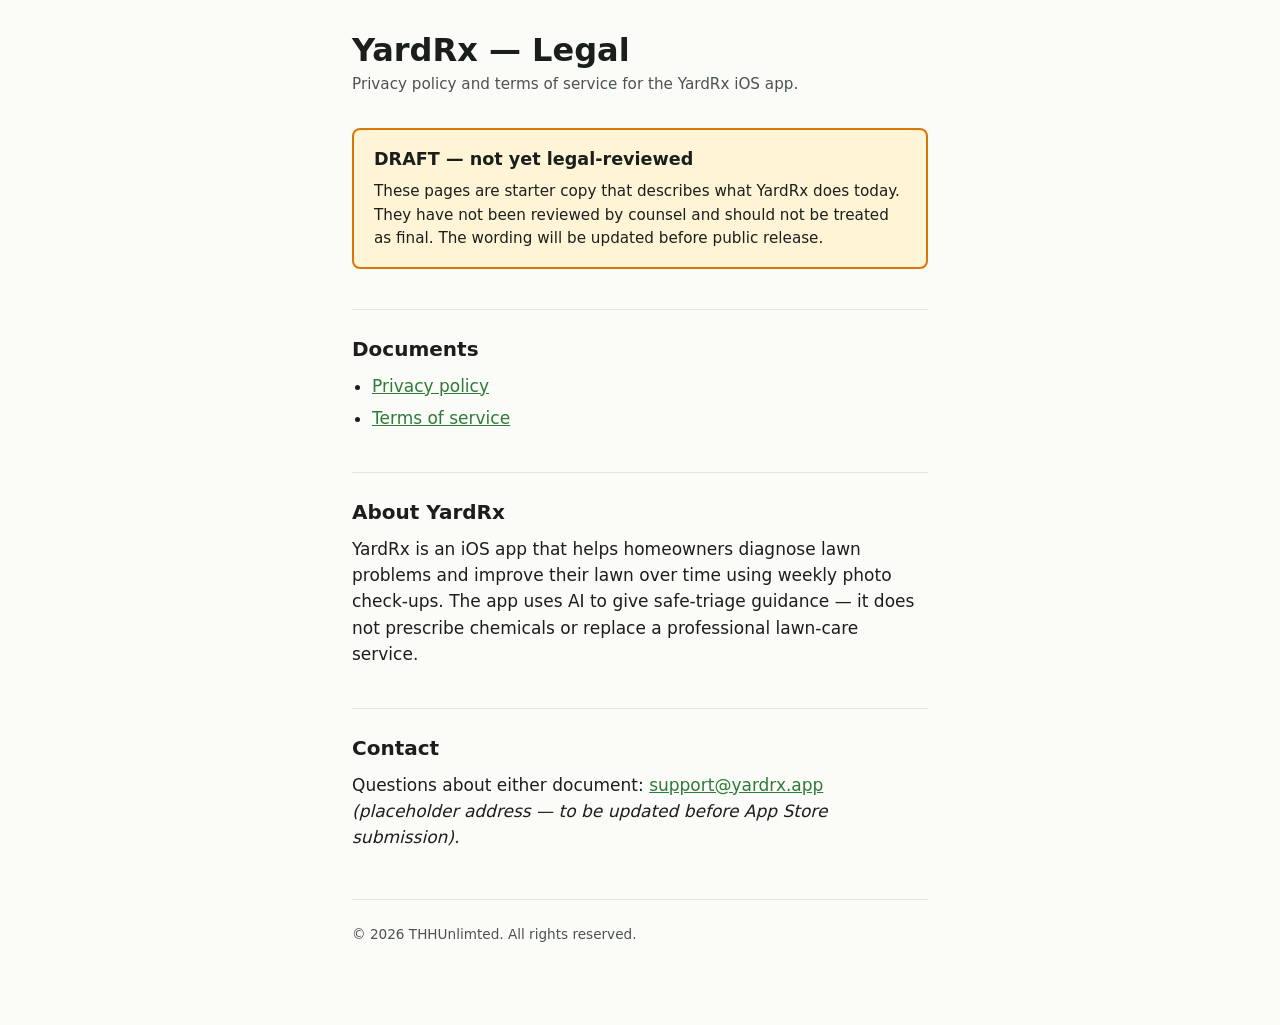
==== index.html @ 3f292b2b "Initial draft of privacy + terms pages Plain-language starter copy reflecting what the YardRx iOS ap" ====
<!DOCTYPE html>
<html lang="en">
<head>
  <meta charset="utf-8">
  <meta name="viewport" content="width=device-width, initial-scale=1">
  <title>YardRx — Legal</title>
  <meta name="description" content="Privacy policy and terms of service for the YardRx iOS app.">
  <link rel="stylesheet" href="style.css">
</head>
<body>
  <main>
    <h1>YardRx — Legal</h1>
    <p class="subtitle">Privacy policy and terms of service for the YardRx iOS app.</p>

    <section class="draft-banner" role="alert" aria-live="polite">
      <strong>DRAFT — not yet legal-reviewed</strong>
      <p>These pages are starter copy that describes what YardRx does today. They have not been reviewed by counsel and should not be treated as final. The wording will be updated before public release.</p>
    </section>

    <h2>Documents</h2>
    <ul>
      <li><a href="privacy/">Privacy policy</a></li>
      <li><a href="terms/">Terms of service</a></li>
    </ul>

    <h2>About YardRx</h2>
    <p>YardRx is an iOS app that helps homeowners diagnose lawn problems and improve their lawn over time using weekly photo check-ups. The app uses AI to give safe-triage guidance — it does not prescribe chemicals or replace a professional lawn-care service.</p>

    <h2>Contact</h2>
    <p>Questions about either document: <a href="mailto:support@yardrx.app">support@yardrx.app</a> <em>(placeholder address — to be updated before App Store submission).</em></p>
  </main>

  <footer>
    <p>© 2026 THHUnlimted. All rights reserved.</p>
  </footer>
</body>
</html>
---- style.css ----
/* Plain-language legal pages for YardRx. Clear typography over decorative
   chrome — these documents need to be readable on a phone in the App Store
   review queue. */

:root {
  --fg: #1a1f1c;
  --fg-soft: #4a5450;
  --bg: #fbfbf7;
  --accent: #2f7a3a;
  --warn-bg: #fff4d6;
  --warn-border: #d97706;
  --rule: #e3e6e0;
  --max-line: 36rem;
}

* { box-sizing: border-box; }

body {
  margin: 0;
  padding: 2rem 1.25rem 4rem;
  font-family: -apple-system, BlinkMacSystemFont, "SF Pro Text", system-ui, sans-serif;
  font-size: 17px;
  line-height: 1.55;
  color: var(--fg);
  background: var(--bg);
  -webkit-text-size-adjust: 100%;
}

main {
  max-width: var(--max-line);
  margin: 0 auto;
}

h1 {
  font-size: 2rem;
  line-height: 1.15;
  margin: 0 0 0.25rem;
  color: var(--fg);
}

h2 {
  font-size: 1.25rem;
  margin: 2.5rem 0 0.5rem;
  padding-top: 1.5rem;
  border-top: 1px solid var(--rule);
  color: var(--fg);
}

h3 {
  font-size: 1.05rem;
  margin: 1.25rem 0 0.4rem;
  color: var(--fg);
}

p, ul, ol { margin: 0 0 1rem; }
ul, ol { padding-left: 1.25rem; }
li { margin-bottom: 0.4rem; }

a { color: var(--accent); }
a:hover, a:focus { text-decoration: underline; }

.subtitle {
  color: var(--fg-soft);
  margin: 0 0 2rem;
  font-size: 0.95rem;
}

.draft-banner {
  background: var(--warn-bg);
  border: 2px solid var(--warn-border);
  border-radius: 8px;
  padding: 1rem 1.25rem;
  margin: 0 0 2rem;
}

.draft-banner strong { display: block; font-size: 1.1rem; margin-bottom: 0.4rem; }
.draft-banner p { margin: 0; font-size: 0.95rem; }

.nav {
  margin-top: 3rem;
  padding-top: 1.5rem;
  border-top: 1px solid var(--rule);
  font-size: 0.95rem;
  color: var(--fg-soft);
}

footer {
  max-width: var(--max-line);
  margin: 3rem auto 0;
  padding-top: 1.5rem;
  border-top: 1px solid var(--rule);
  font-size: 0.85rem;
  color: var(--fg-soft);
}

code {
  background: #f1f3ee;
  padding: 0.1em 0.35em;
  border-radius: 4px;
  font-size: 0.9em;
  font-family: ui-monospace, "SF Mono", Menlo, Monaco, monospace;
}
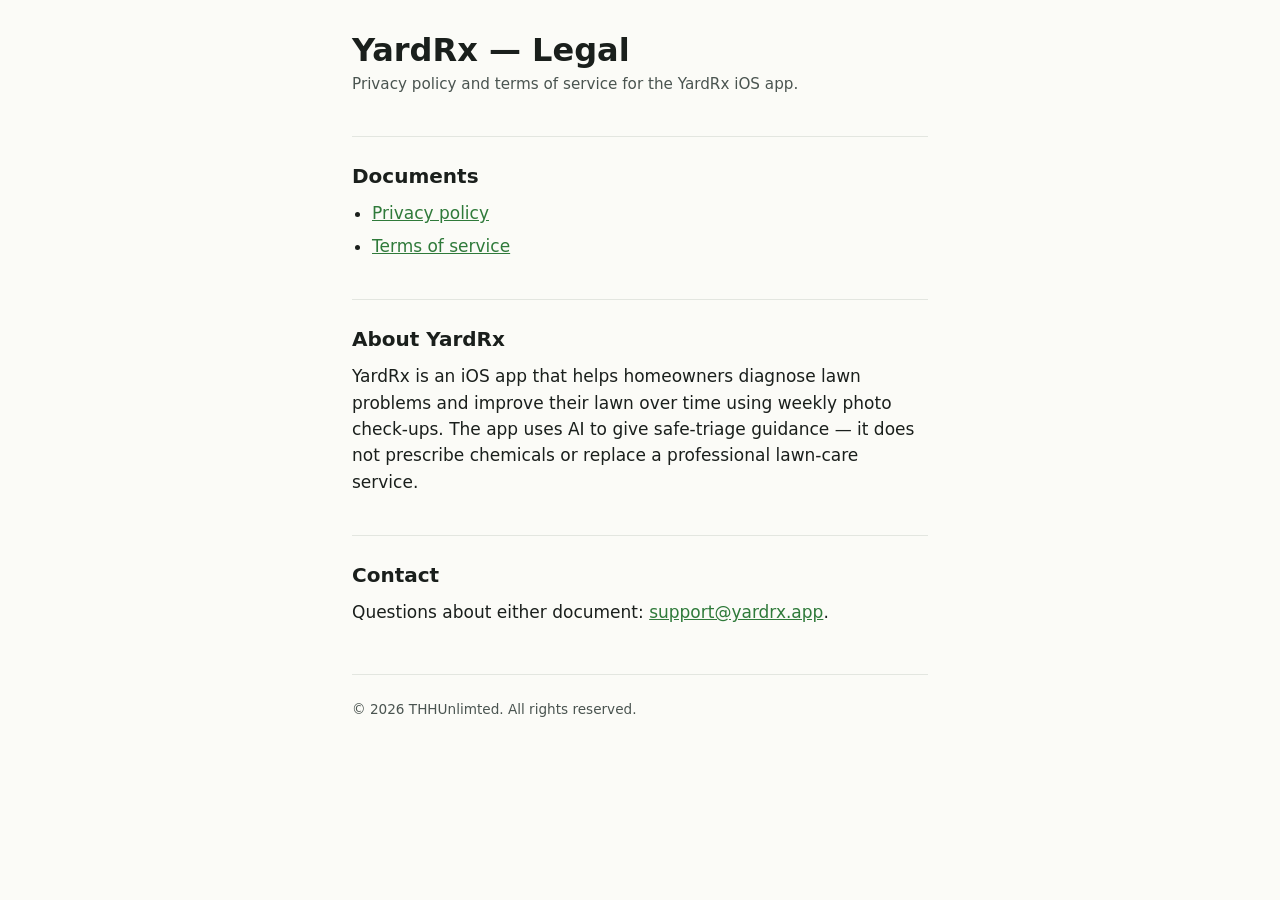
==== commit 823eb120: "Drop DRAFT banners + placeholder-address notes; mark published Pages reviewed and going live as Yard" ====
--- a/index.html
+++ b/index.html
@@ -12,11 +12,6 @@
     <h1>YardRx — Legal</h1>
     <p class="subtitle">Privacy policy and terms of service for the YardRx iOS app.</p>
 
-    <section class="draft-banner" role="alert" aria-live="polite">
-      <strong>DRAFT — not yet legal-reviewed</strong>
-      <p>These pages are starter copy that describes what YardRx does today. They have not been reviewed by counsel and should not be treated as final. The wording will be updated before public release.</p>
-    </section>
-
     <h2>Documents</h2>
     <ul>
       <li><a href="privacy/">Privacy policy</a></li>
@@ -27,7 +22,7 @@
     <p>YardRx is an iOS app that helps homeowners diagnose lawn problems and improve their lawn over time using weekly photo check-ups. The app uses AI to give safe-triage guidance — it does not prescribe chemicals or replace a professional lawn-care service.</p>
 
     <h2>Contact</h2>
-    <p>Questions about either document: <a href="mailto:support@yardrx.app">support@yardrx.app</a> <em>(placeholder address — to be updated before App Store submission).</em></p>
+    <p>Questions about either document: <a href="mailto:support@yardrx.app">support@yardrx.app</a>.</p>
   </main>
 
   <footer>
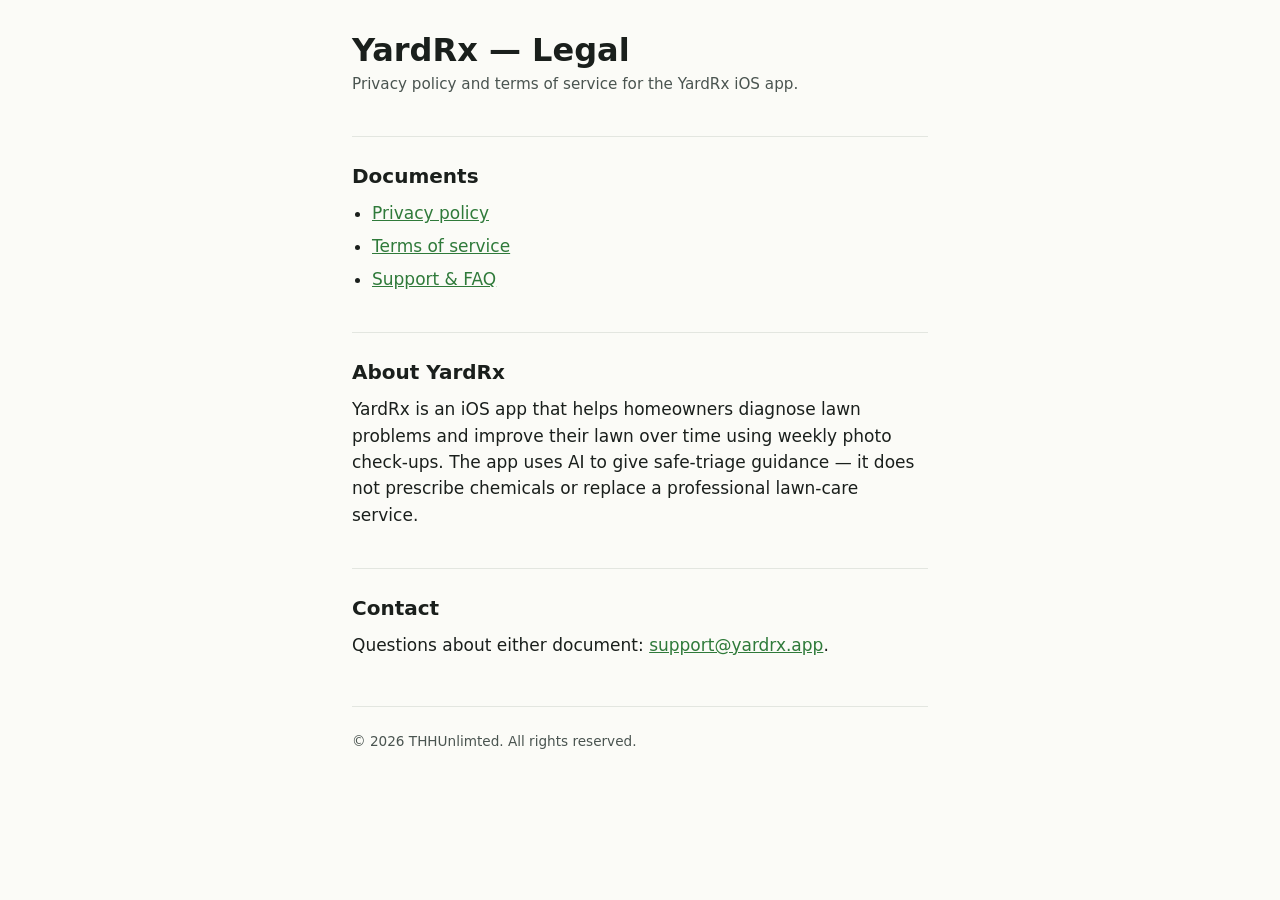
==== commit 65da255a: "Add Support page + sync privacy policy to actual data practices App Store submission prep: - New /su" ====
--- a/index.html
+++ b/index.html
@@ -16,6 +16,7 @@
     <ul>
       <li><a href="privacy/">Privacy policy</a></li>
       <li><a href="terms/">Terms of service</a></li>
+      <li><a href="support/">Support &amp; FAQ</a></li>
     </ul>
 
     <h2>About YardRx</h2>
